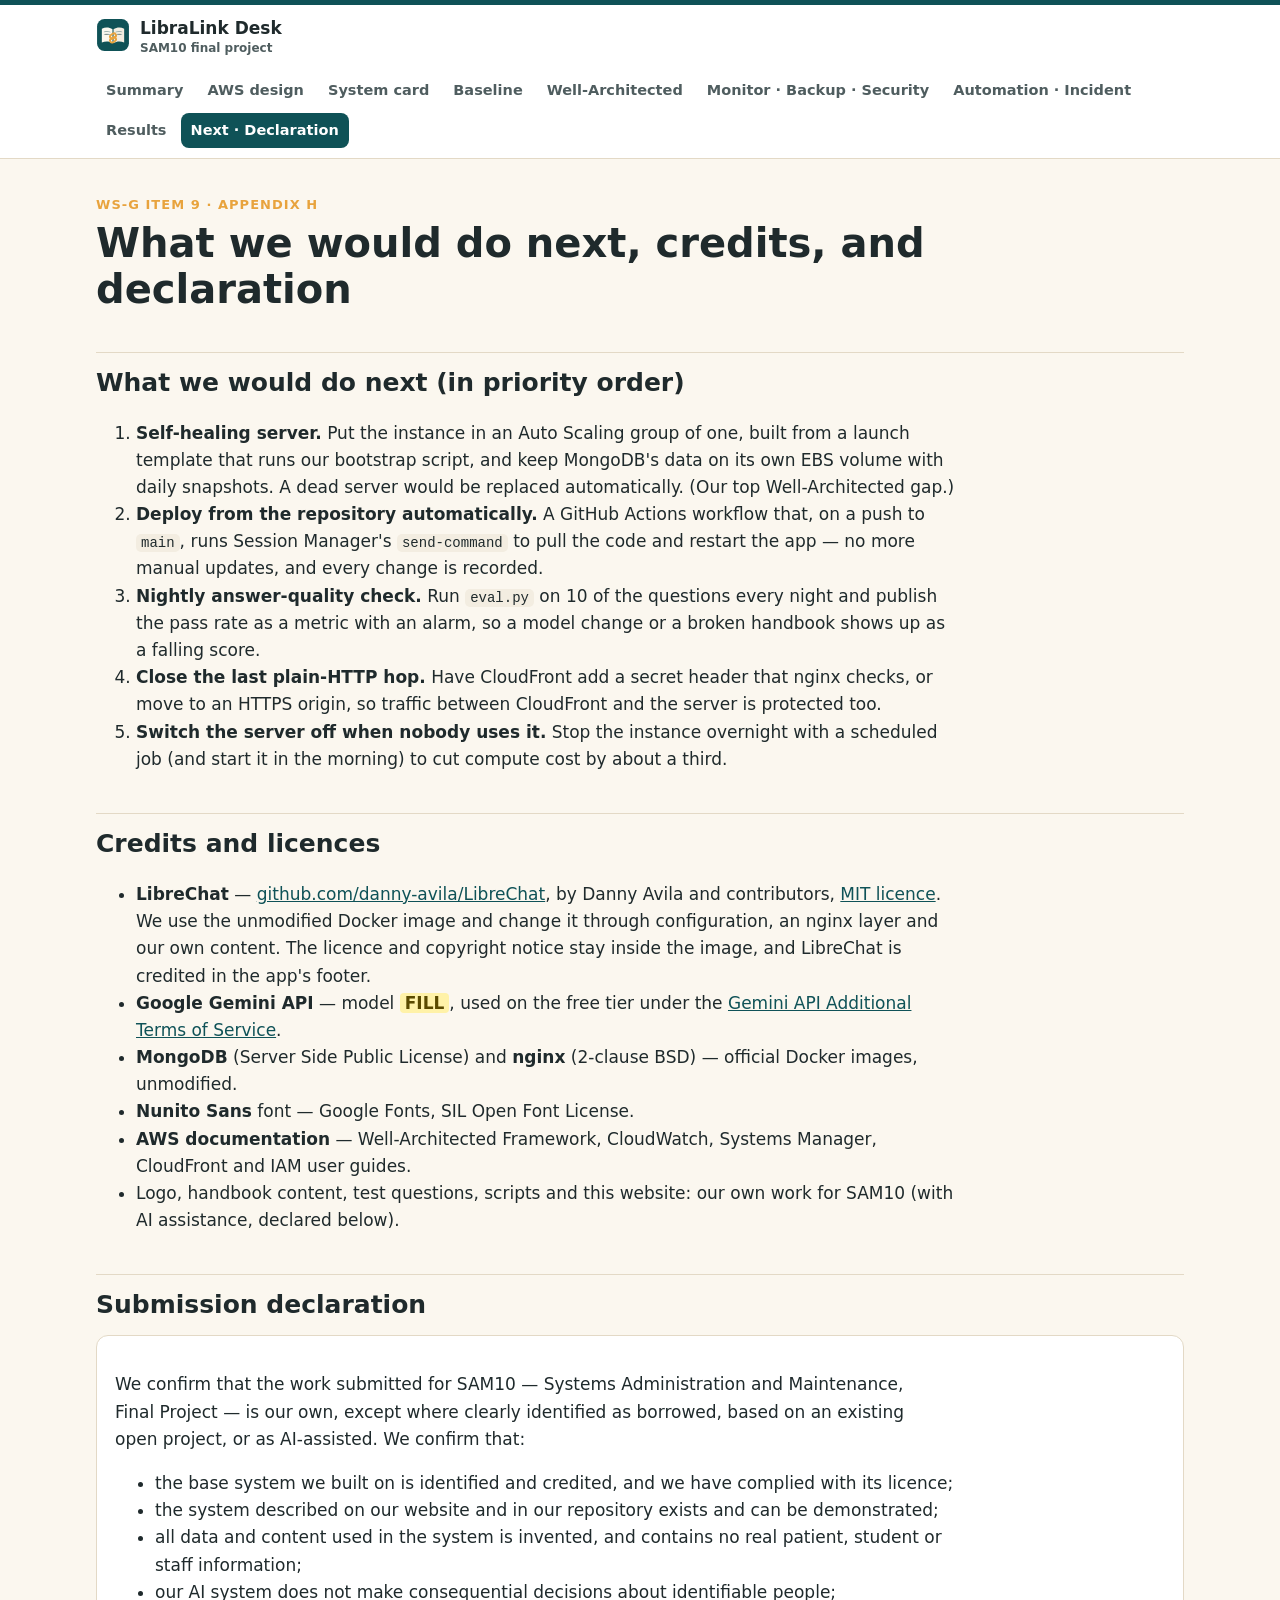
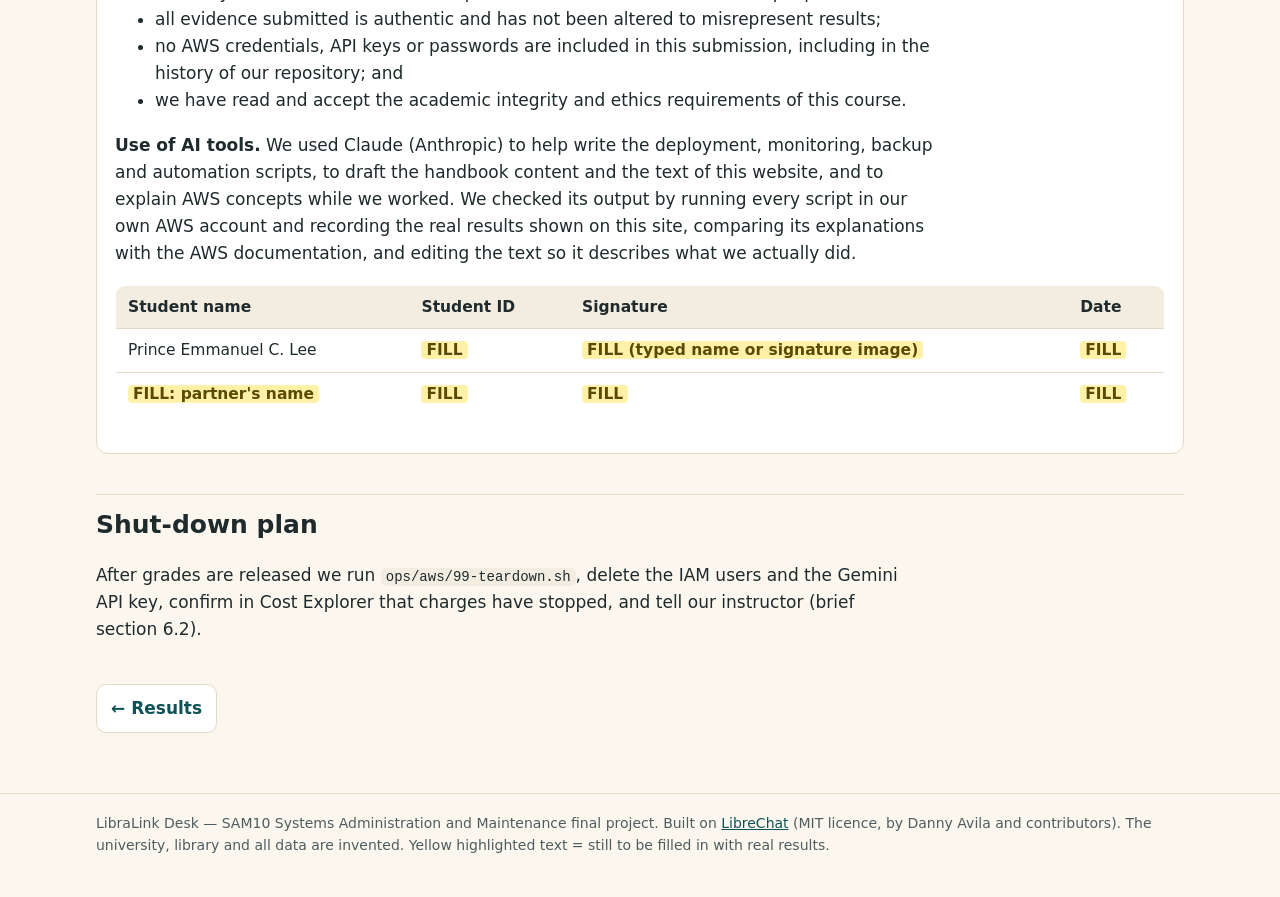
==== docs/about.html @ 316d45c8 "Project website, guide and presentation script" ====
<!doctype html>
<html lang="en">
<head>
<meta charset="utf-8"><meta name="viewport" content="width=device-width,initial-scale=1">
<title>Next steps, credits and declaration · LibraLink Desk</title>
<link rel="icon" href="assets/favicon.png"><link rel="stylesheet" href="assets/site.css">
</head>
<body>
<main>
  <div class="page-head">
    <div class="kicker">WS-G item 9 · Appendix H</div>
    <h1>What we would do next, credits, and declaration</h1>
  </div>

  <h2>What we would do next (in priority order)</h2>
  <ol>
    <li><b>Self-healing server.</b> Put the instance in an Auto Scaling group of one, built from a launch template that runs our bootstrap script, and keep MongoDB's data on its own EBS volume with daily snapshots. A dead server would be replaced automatically. (Our top Well-Architected gap.)</li>
    <li><b>Deploy from the repository automatically.</b> A GitHub Actions workflow that, on a push to <code>main</code>, runs Session Manager's <code>send-command</code> to pull the code and restart the app — no more manual updates, and every change is recorded.</li>
    <li><b>Nightly answer-quality check.</b> Run <code>eval.py</code> on 10 of the questions every night and publish the pass rate as a metric with an alarm, so a model change or a broken handbook shows up as a falling score.</li>
    <li><b>Close the last plain-HTTP hop.</b> Have CloudFront add a secret header that nginx checks, or move to an HTTPS origin, so traffic between CloudFront and the server is protected too.</li>
    <li><b>Switch the server off when nobody uses it.</b> Stop the instance overnight with a scheduled job (and start it in the morning) to cut compute cost by about a third.</li>
  </ol>

  <h2>Credits and licences</h2>
  <ul>
    <li><b>LibreChat</b> — <a href="https://github.com/danny-avila/LibreChat">github.com/danny-avila/LibreChat</a>, by Danny Avila and contributors, <a href="https://github.com/danny-avila/LibreChat/blob/main/LICENSE">MIT licence</a>. We use the unmodified Docker image and change it through configuration, an nginx layer and our own content. The licence and copyright notice stay inside the image, and LibreChat is credited in the app's footer.</li>
    <li><b>Google Gemini API</b> — model <span class="fill">FILL</span>, used on the free tier under the <a href="https://ai.google.dev/gemini-api/terms">Gemini API Additional Terms of Service</a>.</li>
    <li><b>MongoDB</b> (Server Side Public License) and <b>nginx</b> (2-clause BSD) — official Docker images, unmodified.</li>
    <li><b>Nunito Sans</b> font — Google Fonts, SIL Open Font License.</li>
    <li><b>AWS documentation</b> — Well-Architected Framework, CloudWatch, Systems Manager, CloudFront and IAM user guides.</li>
    <li>Logo, handbook content, test questions, scripts and this website: our own work for SAM10 (with AI assistance, declared below).</li>
  </ul>

  <h2 id="declaration">Submission declaration</h2>
  <div class="card">
    <p>We confirm that the work submitted for SAM10 — Systems Administration and Maintenance, Final Project — is our own, except where clearly identified as borrowed, based on an existing open project, or as AI-assisted. We confirm that:</p>
    <ul>
      <li>the base system we built on is identified and credited, and we have complied with its licence;</li>
      <li>the system described on our website and in our repository exists and can be demonstrated;</li>
      <li>all data and content used in the system is invented, and contains no real patient, student or staff information;</li>
      <li>our AI system does not make consequential decisions about identifiable people;</li>
      <li>all evidence submitted is authentic and has not been altered to misrepresent results;</li>
      <li>no AWS credentials, API keys or passwords are included in this submission, including in the history of our repository; and</li>
      <li>we have read and accept the academic integrity and ethics requirements of this course.</li>
    </ul>
    <p><b>Use of AI tools.</b> We used Claude (Anthropic) to help write the deployment, monitoring, backup and automation scripts, to draft the handbook content and the text of this website, and to explain AWS concepts while we worked. We checked its output by running every script in our own AWS account and recording the real results shown on this site, comparing its explanations with the AWS documentation, and editing the text so it describes what we actually did.</p>
    <div class="table-wrap"><table>
      <tr><th>Student name</th><th>Student ID</th><th>Signature</th><th>Date</th></tr>
      <tr><td>Prince Emmanuel C. Lee</td><td><span class="fill">FILL</span></td><td><span class="fill">FILL (typed name or signature image)</span></td><td><span class="fill">FILL</span></td></tr>
      <tr><td><span class="fill">FILL: partner's name</span></td><td><span class="fill">FILL</span></td><td><span class="fill">FILL</span></td><td><span class="fill">FILL</span></td></tr>
    </table></div>
  </div>

  <h2>Shut-down plan</h2>
  <p>After grades are released we run <code>ops/aws/99-teardown.sh</code>, delete the IAM users and the Gemini API key, confirm in Cost Explorer that charges have stopped, and tell our instructor (brief section 6.2).</p>
</main>
<script src="assets/site.js"></script>
</body>
</html>
---- docs/assets/site.css ----
:root {
  --bg: #FBF7EF;
  --panel: #FFFFFF;
  --panel-2: #F3EDE1;
  --ink: #1F2A2C;
  --ink-soft: #4F5D5F;
  --line: #E3D9C6;
  --teal: #0F5257;
  --teal-dark: #0B3B3E;
  --teal-soft: #DCEFEE;
  --amber: #E8A33D;
  --amber-soft: #FBEBD0;
  --good: #2F7D4A;
  --warn: #B26B00;
  --gap: #B3412F;
  --fill-bg: #FFF2A8;
  --fill-ink: #5A4A00;
  --radius: 12px;
  --mono: ui-monospace, "Cascadia Code", Consolas, monospace;
}
@media (prefers-color-scheme: dark) {
  :root {
    --bg: #0E1C1E; --panel: #132628; --panel-2: #1B3436; --ink: #EDE6D8; --ink-soft: #B9C4C2;
    --line: #2A4644; --teal: #6FC3C2; --teal-dark: #9FDAD8; --teal-soft: #1E3B3D;
    --amber: #E8A33D; --amber-soft: #3A2E17; --good: #6CC48A; --warn: #E8A33D; --gap: #F08A76;
    --fill-bg: #5A4A00; --fill-ink: #FFF2A8;
  }
}
* { box-sizing: border-box; }
html { scroll-behavior: smooth; }
body {
  margin: 0; background: var(--bg); color: var(--ink);
  font: 17px/1.6 "Nunito Sans", "Segoe UI", system-ui, sans-serif;
}
a { color: var(--teal); }
img { max-width: 100%; }

/* header + nav */
.top { border-top: 5px solid var(--teal); background: var(--panel); border-bottom: 1px solid var(--line); position: sticky; top: 0; z-index: 5; }
.top-inner { max-width: 1120px; margin: 0 auto; padding: 10px 16px; display: flex; align-items: center; gap: 18px; flex-wrap: wrap; }
.brand { display: flex; align-items: center; gap: 10px; text-decoration: none; color: var(--ink); font-weight: 800; }
.brand img { width: 34px; height: 34px; }
.brand small { display: block; font-weight: 600; color: var(--ink-soft); font-size: 12px; line-height: 1.1; }
nav { display: flex; flex-wrap: wrap; gap: 4px; margin-left: auto; }
nav a { text-decoration: none; color: var(--ink-soft); font-size: 14.5px; font-weight: 600; padding: 6px 10px; border-radius: 8px; }
nav a:hover { background: var(--teal-soft); color: var(--teal-dark); }
nav a.on { background: var(--teal); color: #fff; }

main { max-width: 1120px; margin: 0 auto; padding: 28px 16px 60px; }
.page-head { margin: 8px 0 26px; }
.page-head .kicker { color: var(--amber); font-weight: 800; letter-spacing: .08em; text-transform: uppercase; font-size: 13px; }
h1 { font-size: clamp(28px, 4vw, 40px); line-height: 1.15; margin: 4px 0 10px; }
h2 { font-size: 25px; margin: 40px 0 10px; padding-top: 10px; border-top: 1px solid var(--line); }
h3 { font-size: 19px; margin: 26px 0 8px; }
.lead { font-size: 19px; color: var(--ink-soft); max-width: 760px; }
p, li { max-width: 820px; }
code, pre { font-family: var(--mono); font-size: 14px; }
code { background: var(--panel-2); padding: 1px 5px; border-radius: 5px; }
pre { background: var(--panel-2); border: 1px solid var(--line); border-radius: 10px; padding: 14px; overflow-x: auto; line-height: 1.45; }

/* cards and grids */
.grid { display: grid; gap: 16px; grid-template-columns: repeat(auto-fit, minmax(240px, 1fr)); }
.card { background: var(--panel); border: 1px solid var(--line); border-radius: var(--radius); padding: 18px; }
.card h3 { margin-top: 0; }
.stat { font-size: 30px; font-weight: 800; color: var(--teal); line-height: 1.1; }
.stat-label { color: var(--ink-soft); font-size: 14px; }
.note { background: var(--teal-soft); border-left: 4px solid var(--teal); padding: 12px 16px; border-radius: 8px; max-width: 860px; }
.warn { background: var(--amber-soft); border-left: 4px solid var(--amber); padding: 12px 16px; border-radius: 8px; max-width: 860px; }

/* tables */
.table-wrap { overflow-x: auto; margin: 12px 0 18px; }
table { border-collapse: collapse; width: 100%; background: var(--panel); border: 1px solid var(--line); border-radius: 10px; overflow: hidden; font-size: 15.5px; }
th, td { text-align: left; vertical-align: top; padding: 9px 12px; border-bottom: 1px solid var(--line); }
th { background: var(--panel-2); font-weight: 700; }
tr:last-child td { border-bottom: 0; }

.verdict { display: inline-block; font-weight: 800; font-size: 13px; padding: 2px 9px; border-radius: 99px; color: #fff; }
.v-good { background: var(--good); } .v-adequate { background: var(--warn); } .v-gap { background: var(--gap); }

/* things the team must still fill in with REAL values */
.fill { background: var(--fill-bg); color: var(--fill-ink); padding: 0 5px; border-radius: 4px; font-weight: 700; }

/* evidence figures */
figure.ev { margin: 16px 0 22px; background: var(--panel); border: 1px solid var(--line); border-radius: var(--radius); padding: 10px; max-width: 900px; }
figure.ev img { display: block; border-radius: 8px; border: 1px solid var(--line); }
figure.ev .ev-missing { display: none; padding: 26px 18px; border: 2px dashed var(--amber); border-radius: 8px; background: var(--amber-soft); color: var(--ink); font-size: 15px; }
figure.ev.missing img { display: none; }
figure.ev.missing .ev-missing { display: block; }
figure.ev figcaption { font-size: 14.5px; color: var(--ink-soft); padding: 8px 4px 0; }
figure.ev figcaption b { color: var(--teal); }
.pair { display: grid; gap: 14px; grid-template-columns: repeat(auto-fit, minmax(300px, 1fr)); }
.pair figure.ev { margin: 0; }

.video { position: relative; aspect-ratio: 16 / 9; background: var(--panel-2); border-radius: var(--radius); overflow: hidden; border: 1px solid var(--line); max-width: 900px; }
.video iframe { position: absolute; inset: 0; width: 100%; height: 100%; border: 0; }

/* architecture diagram */
.diagram { background: var(--panel); border: 1px solid var(--line); border-radius: var(--radius); padding: 10px; overflow-x: auto; }
.diagram svg { min-width: 860px; width: 100%; height: auto; display: block; }
.d-frame { fill: none; stroke: var(--ink-soft); stroke-width: 1.5; }
.d-region { fill: var(--teal-soft); fill-opacity: .35; stroke: var(--teal); stroke-width: 2; }
.d-sg { fill: none; stroke: var(--amber); stroke-width: 2; stroke-dasharray: 7 5; }
.d-box { fill: var(--panel); stroke: var(--teal); stroke-width: 1.6; }
.d-box-alt { fill: var(--panel-2); stroke: var(--line); stroke-width: 1.4; }
.d-ext { fill: var(--amber-soft); stroke: var(--amber); stroke-width: 1.6; }
.d-t { fill: var(--ink); font: 700 14px "Nunito Sans", system-ui, sans-serif; }
.d-s { fill: var(--ink-soft); font: 12px "Nunito Sans", system-ui, sans-serif; }
.d-frame-t { fill: var(--teal-dark); font: 800 13px "Nunito Sans", system-ui, sans-serif; letter-spacing: .03em; }
.d-arrow { stroke: var(--teal); stroke-width: 2.2; fill: none; marker-end: url(#arr); }
.d-arrow-ops { stroke: var(--ink-soft); stroke-width: 1.6; fill: none; stroke-dasharray: 5 4; marker-end: url(#arr2); }
.d-num { fill: var(--amber); } .d-num-t { fill: #1F2A2C; font: 800 13px system-ui, sans-serif; }

footer { border-top: 1px solid var(--line); color: var(--ink-soft); font-size: 14px; }
footer .inner { max-width: 1120px; margin: 0 auto; padding: 18px 16px 40px; }
.pager { display: flex; justify-content: space-between; gap: 12px; margin-top: 40px; }
.pager a { background: var(--panel); border: 1px solid var(--line); padding: 10px 14px; border-radius: 10px; text-decoration: none; font-weight: 700; }

@media (max-width: 720px) {
  body { font-size: 16px; }
  .top { position: static; }
  nav { margin-left: 0; }
}
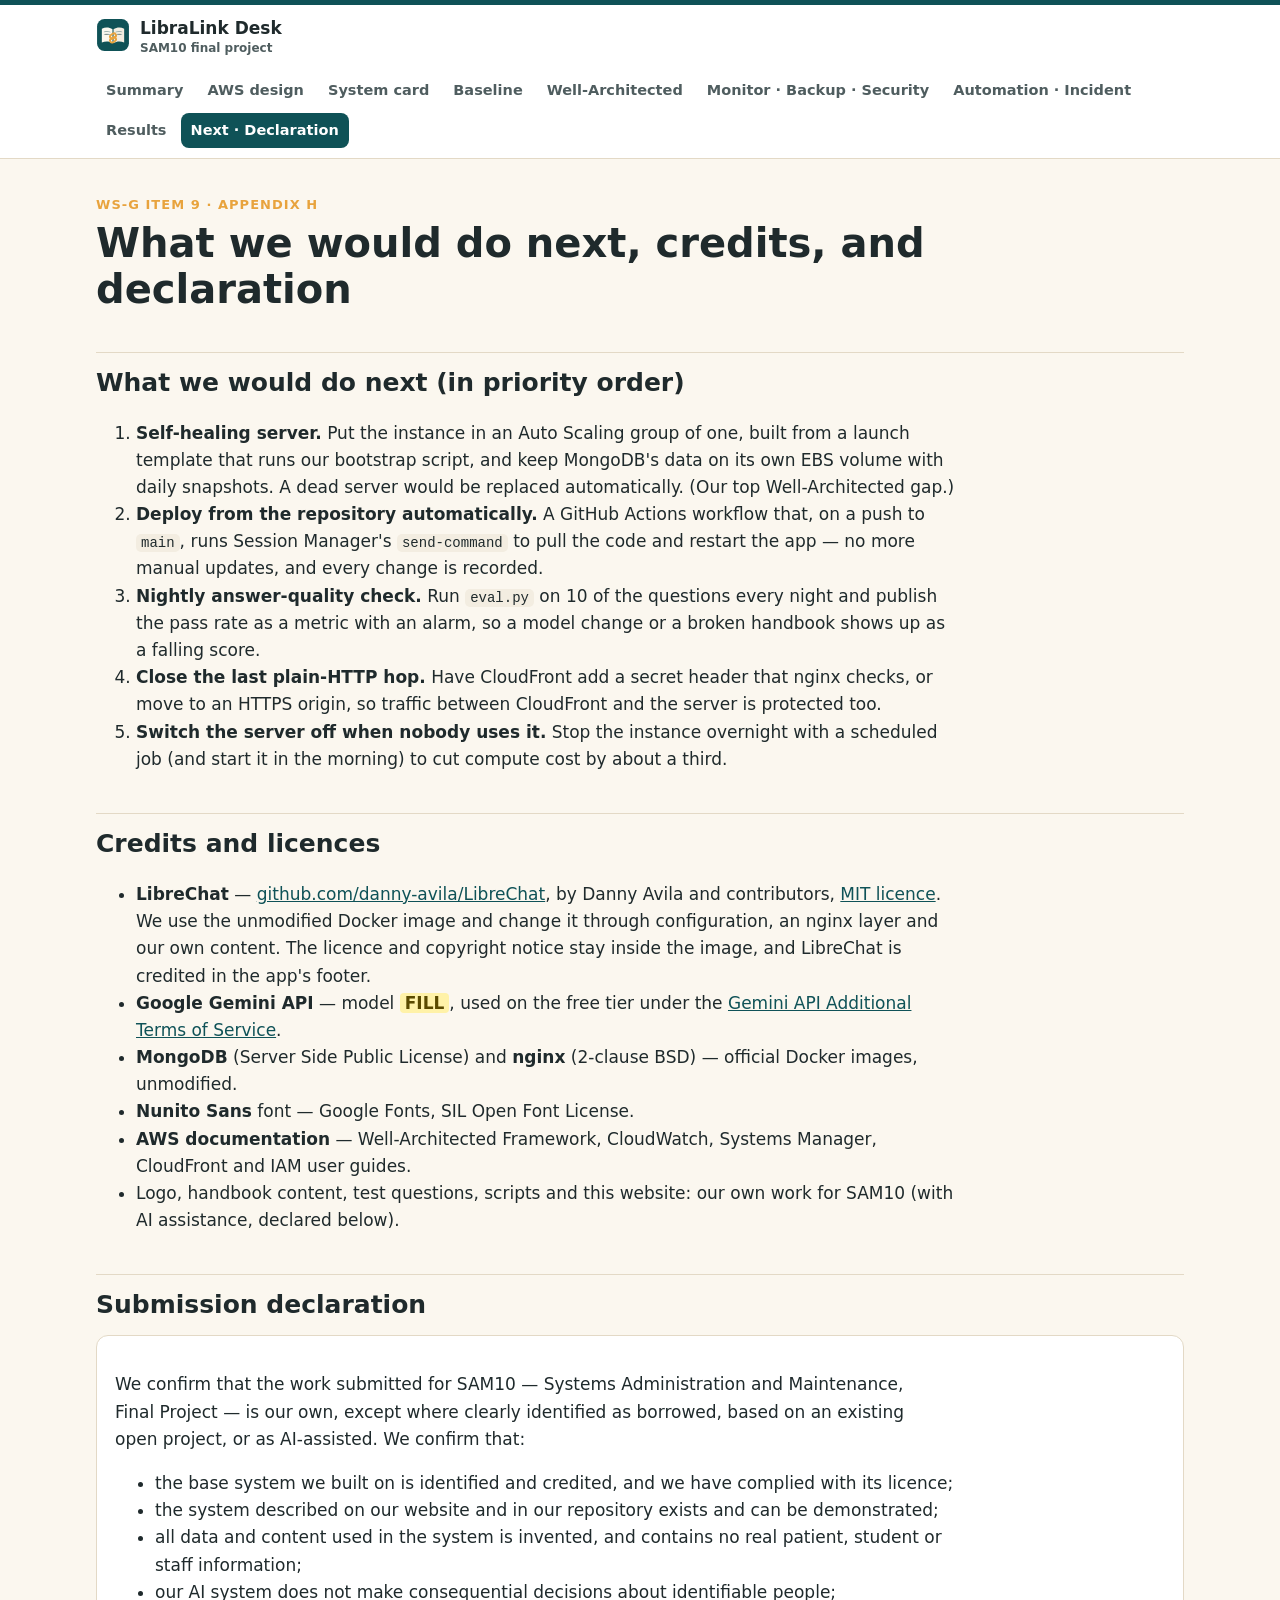
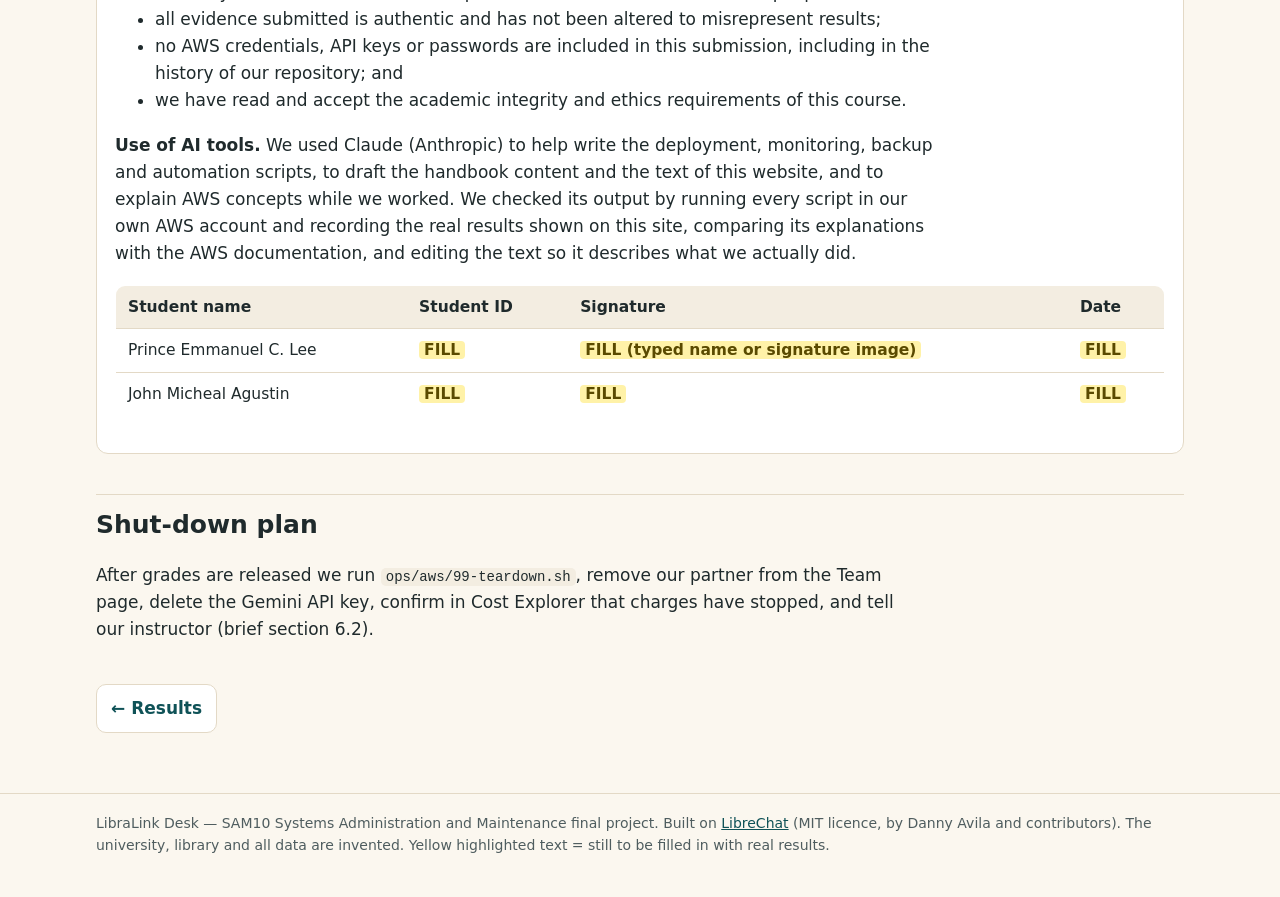
==== commit 035fe7a0: "Use Team logins (Free plan blocks IAM console users); add partner name" ====
--- a/docs/about.html
+++ b/docs/about.html
@@ -47,12 +47,12 @@
     <div class="table-wrap"><table>
       <tr><th>Student name</th><th>Student ID</th><th>Signature</th><th>Date</th></tr>
       <tr><td>Prince Emmanuel C. Lee</td><td><span class="fill">FILL</span></td><td><span class="fill">FILL (typed name or signature image)</span></td><td><span class="fill">FILL</span></td></tr>
-      <tr><td><span class="fill">FILL: partner's name</span></td><td><span class="fill">FILL</span></td><td><span class="fill">FILL</span></td><td><span class="fill">FILL</span></td></tr>
+      <tr><td>John Micheal Agustin</td><td><span class="fill">FILL</span></td><td><span class="fill">FILL</span></td><td><span class="fill">FILL</span></td></tr>
     </table></div>
   </div>
 
   <h2>Shut-down plan</h2>
-  <p>After grades are released we run <code>ops/aws/99-teardown.sh</code>, delete the IAM users and the Gemini API key, confirm in Cost Explorer that charges have stopped, and tell our instructor (brief section 6.2).</p>
+  <p>After grades are released we run <code>ops/aws/99-teardown.sh</code>, remove our partner from the Team page, delete the Gemini API key, confirm in Cost Explorer that charges have stopped, and tell our instructor (brief section 6.2).</p>
 </main>
 <script src="assets/site.js"></script>
 </body>
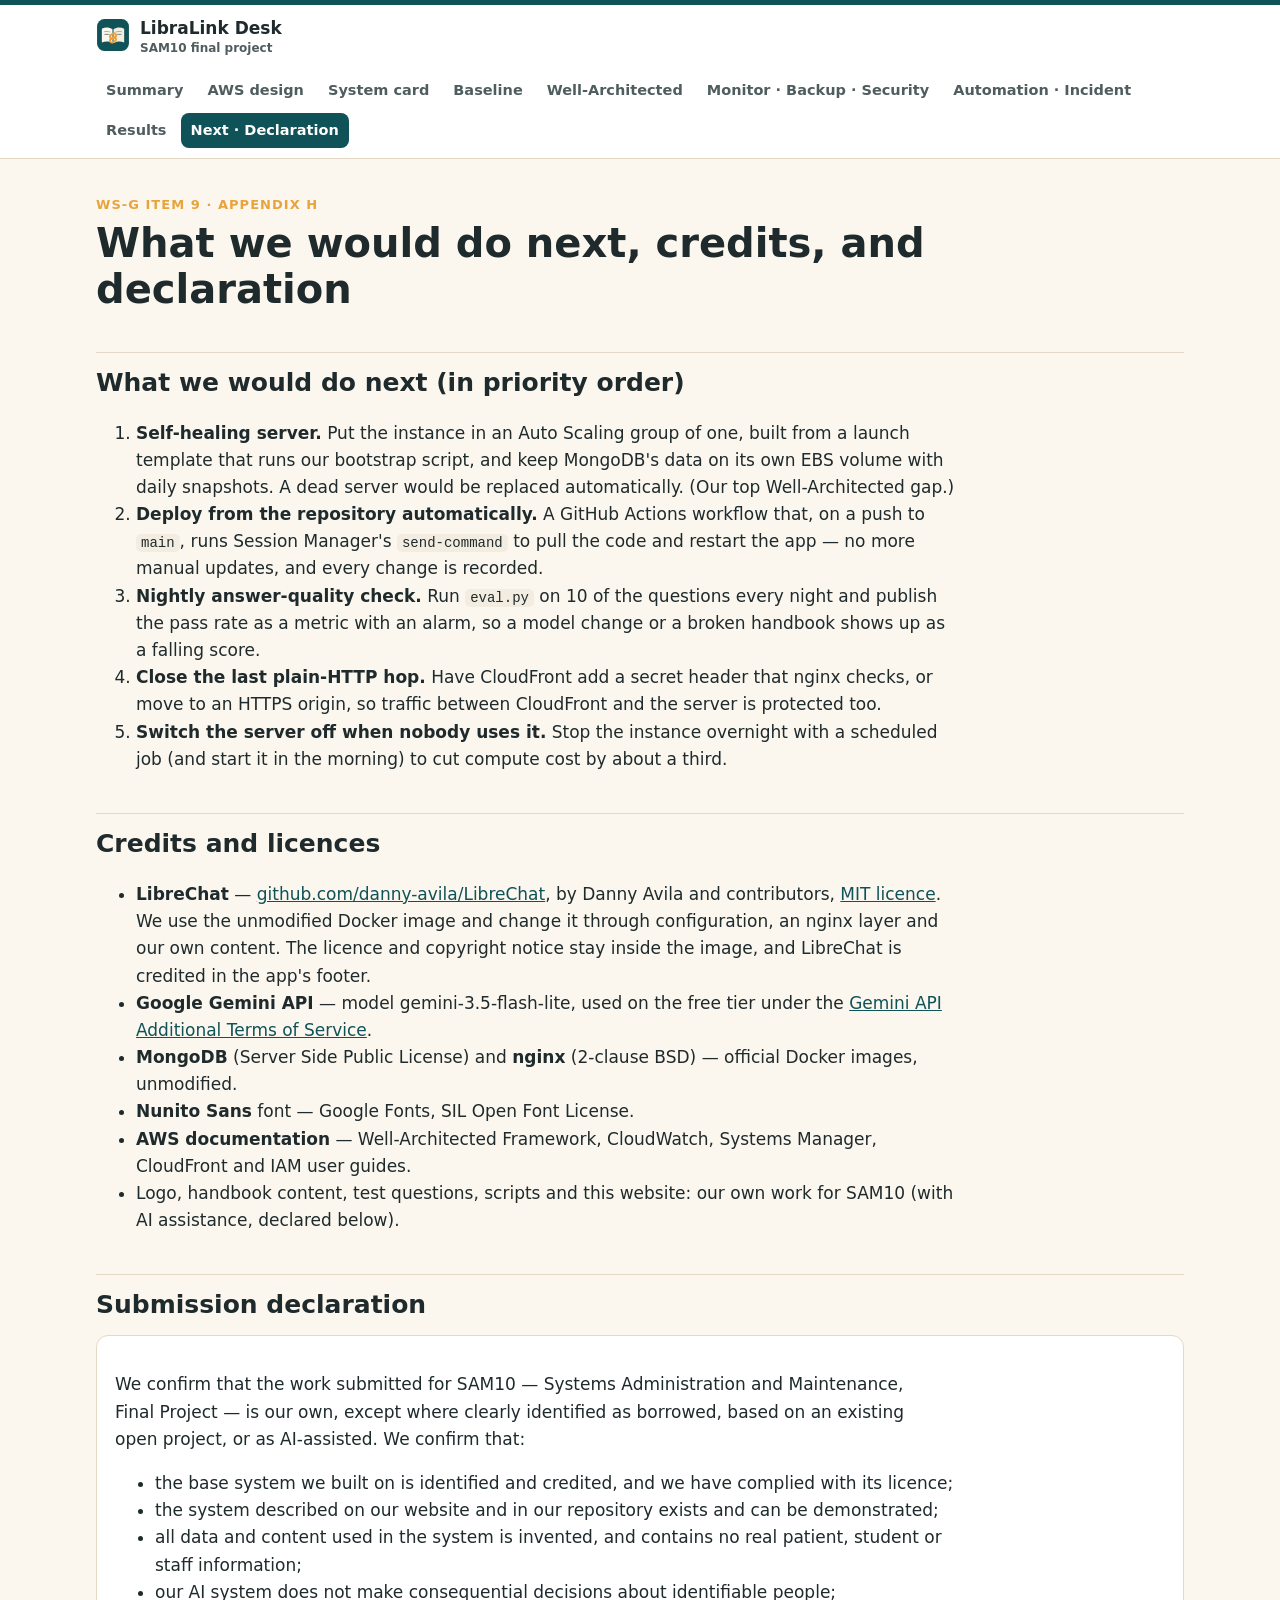
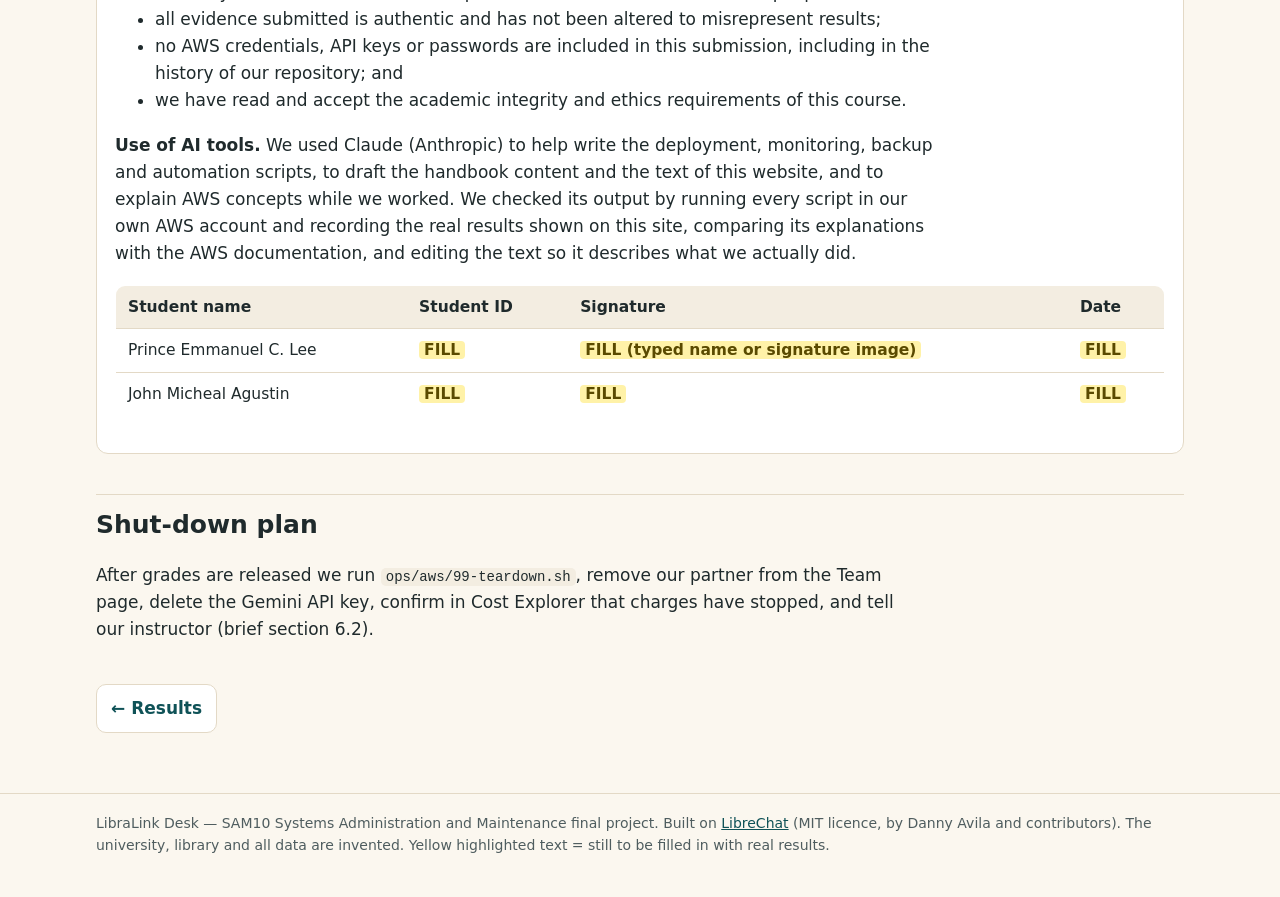
==== commit 2f34420a: "Website: real evidence names, live address, backup runs" ====
--- a/docs/about.html
+++ b/docs/about.html
@@ -24,7 +24,7 @@
   <h2>Credits and licences</h2>
   <ul>
     <li><b>LibreChat</b> — <a href="https://github.com/danny-avila/LibreChat">github.com/danny-avila/LibreChat</a>, by Danny Avila and contributors, <a href="https://github.com/danny-avila/LibreChat/blob/main/LICENSE">MIT licence</a>. We use the unmodified Docker image and change it through configuration, an nginx layer and our own content. The licence and copyright notice stay inside the image, and LibreChat is credited in the app's footer.</li>
-    <li><b>Google Gemini API</b> — model <span class="fill">FILL</span>, used on the free tier under the <a href="https://ai.google.dev/gemini-api/terms">Gemini API Additional Terms of Service</a>.</li>
+    <li><b>Google Gemini API</b> — model gemini-3.5-flash-lite, used on the free tier under the <a href="https://ai.google.dev/gemini-api/terms">Gemini API Additional Terms of Service</a>.</li>
     <li><b>MongoDB</b> (Server Side Public License) and <b>nginx</b> (2-clause BSD) — official Docker images, unmodified.</li>
     <li><b>Nunito Sans</b> font — Google Fonts, SIL Open Font License.</li>
     <li><b>AWS documentation</b> — Well-Architected Framework, CloudWatch, Systems Manager, CloudFront and IAM user guides.</li>
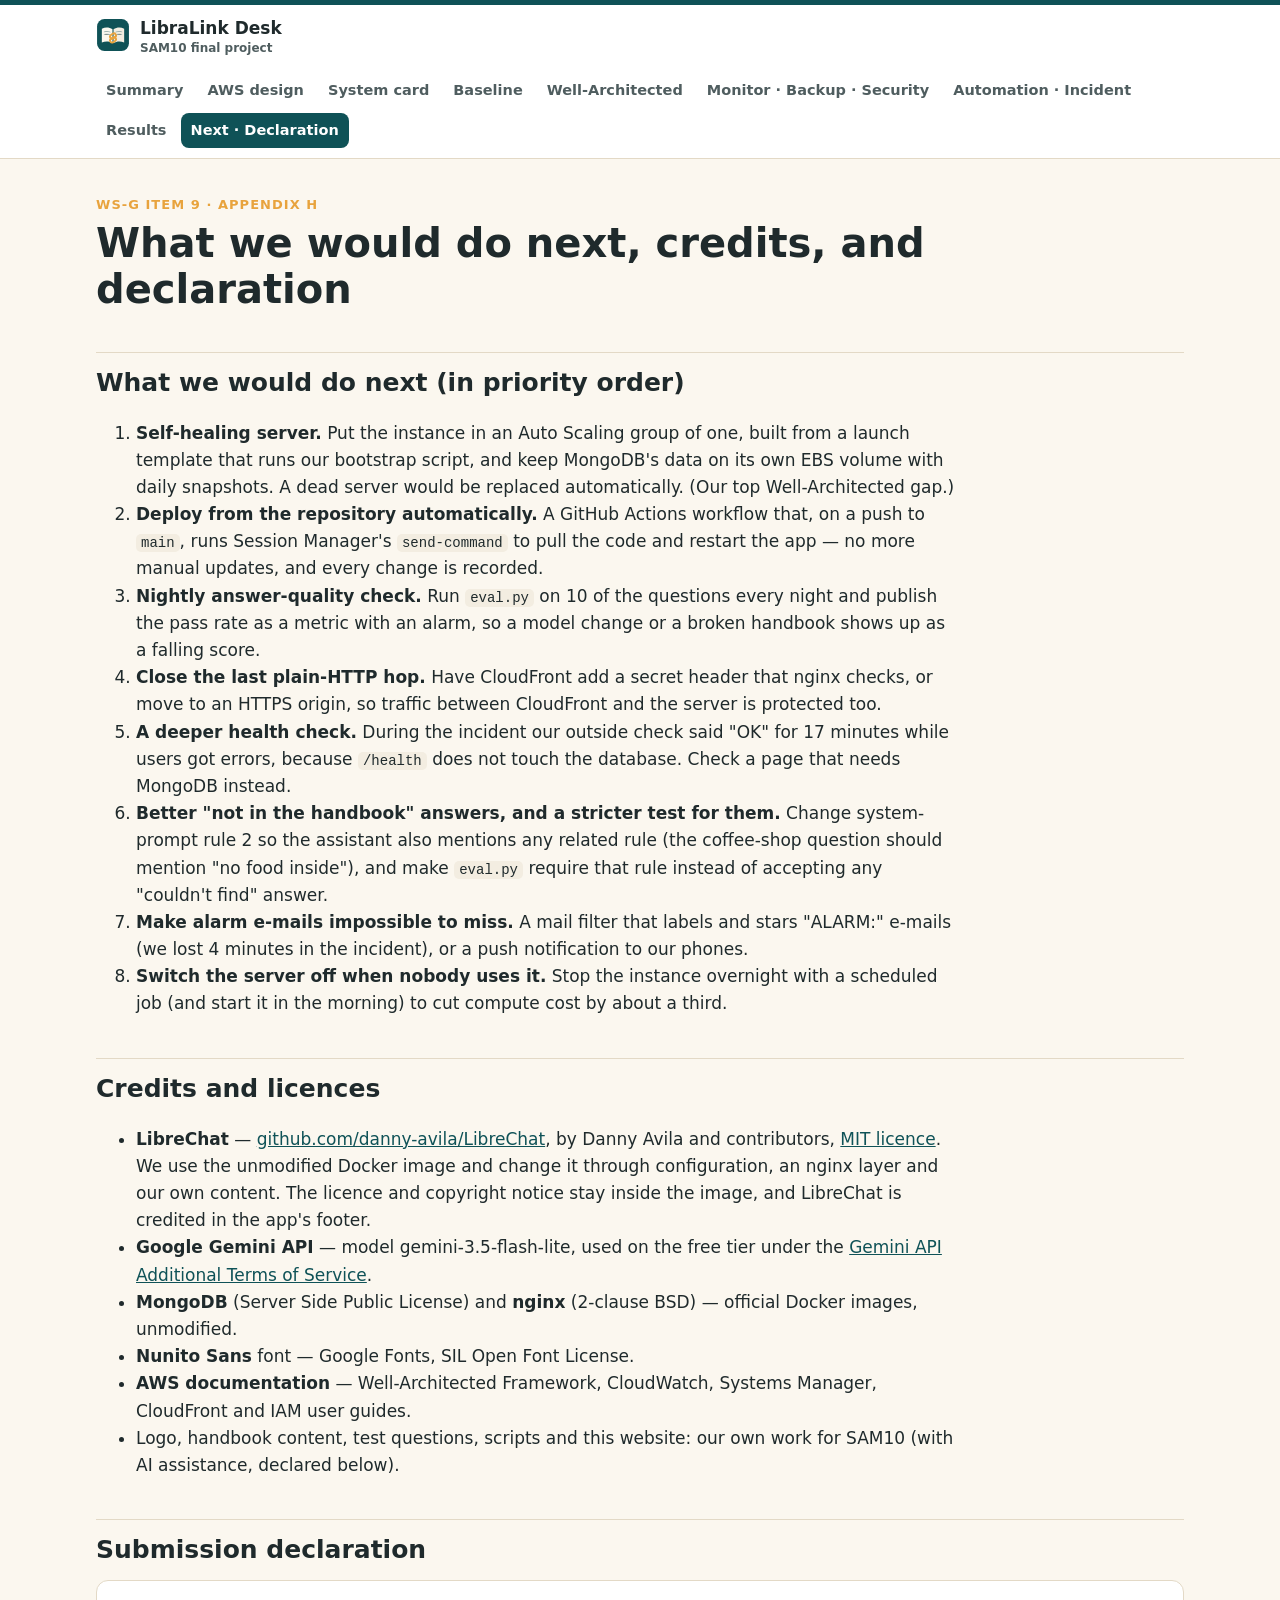
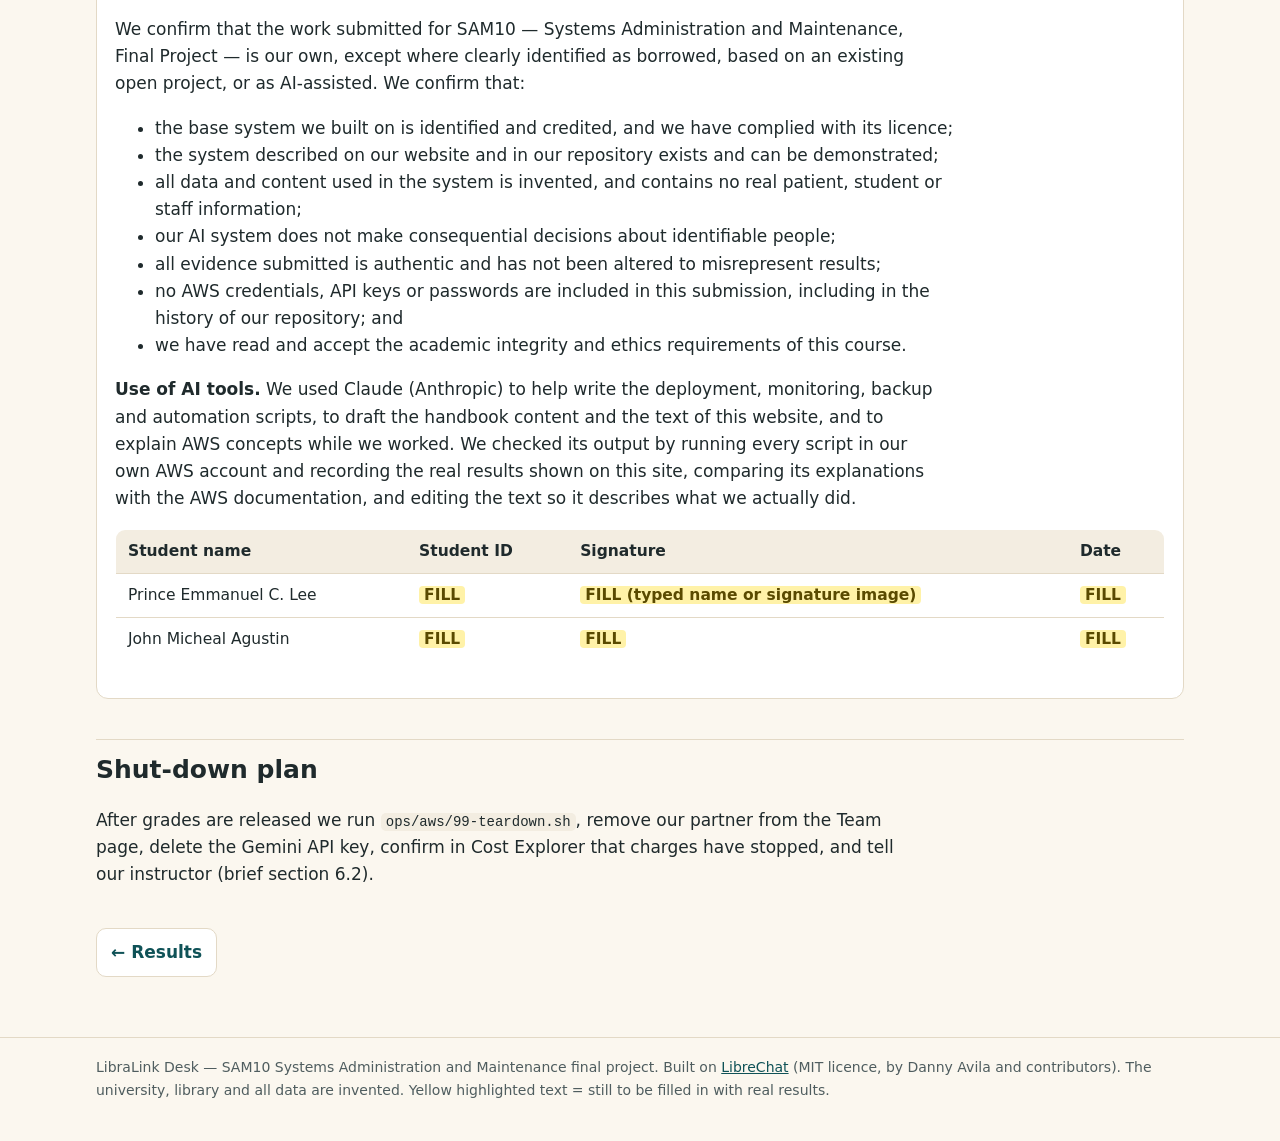
==== commit 459a6d1a: "Day 2: tests, restore, incident results; restore skips empty backups" ====
--- a/docs/about.html
+++ b/docs/about.html
@@ -18,6 +18,9 @@
     <li><b>Deploy from the repository automatically.</b> A GitHub Actions workflow that, on a push to <code>main</code>, runs Session Manager's <code>send-command</code> to pull the code and restart the app — no more manual updates, and every change is recorded.</li>
     <li><b>Nightly answer-quality check.</b> Run <code>eval.py</code> on 10 of the questions every night and publish the pass rate as a metric with an alarm, so a model change or a broken handbook shows up as a falling score.</li>
     <li><b>Close the last plain-HTTP hop.</b> Have CloudFront add a secret header that nginx checks, or move to an HTTPS origin, so traffic between CloudFront and the server is protected too.</li>
+    <li><b>A deeper health check.</b> During the incident our outside check said "OK" for 17 minutes while users got errors, because <code>/health</code> does not touch the database. Check a page that needs MongoDB instead.</li>
+    <li><b>Better "not in the handbook" answers, and a stricter test for them.</b> Change system-prompt rule 2 so the assistant also mentions any related rule (the coffee-shop question should mention "no food inside"), and make <code>eval.py</code> require that rule instead of accepting any "couldn't find" answer.</li>
+    <li><b>Make alarm e-mails impossible to miss.</b> A mail filter that labels and stars "ALARM:" e-mails (we lost 4 minutes in the incident), or a push notification to our phones.</li>
     <li><b>Switch the server off when nobody uses it.</b> Stop the instance overnight with a scheduled job (and start it in the morning) to cut compute cost by about a third.</li>
   </ol>
 
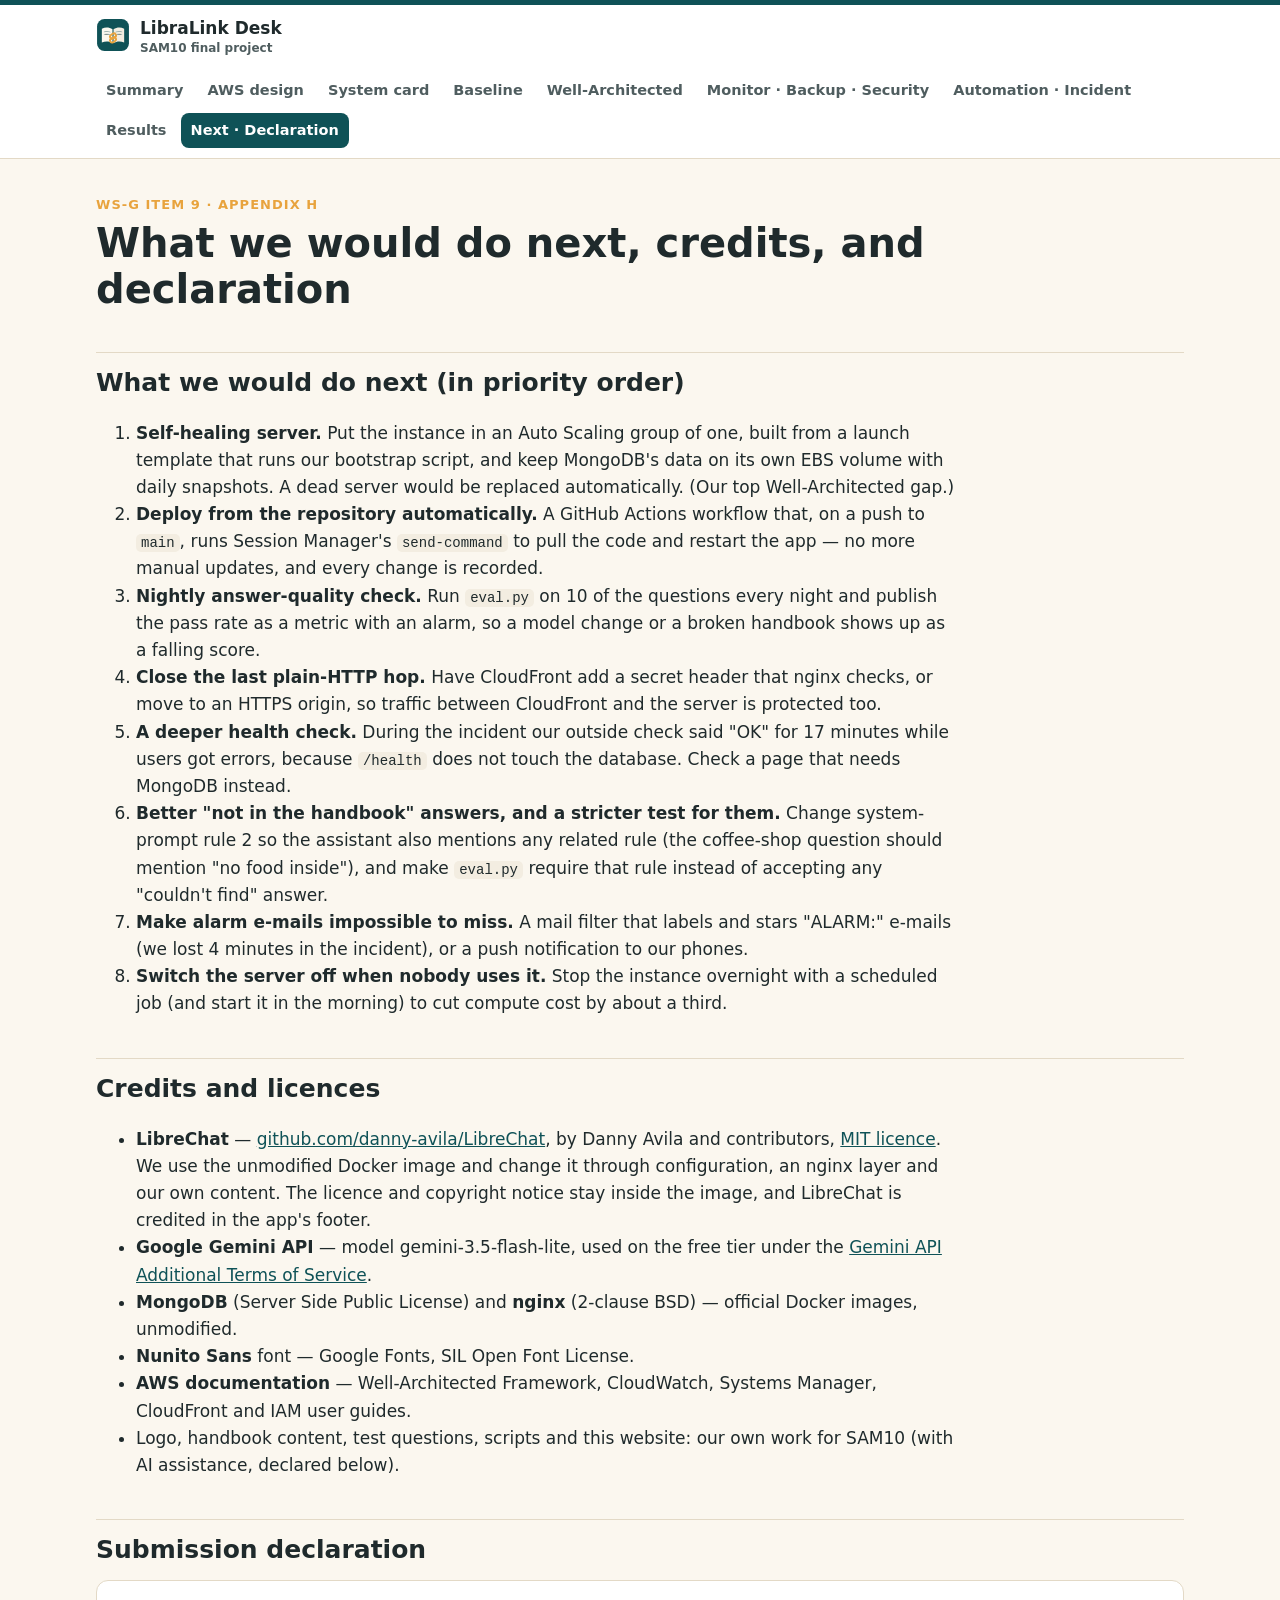
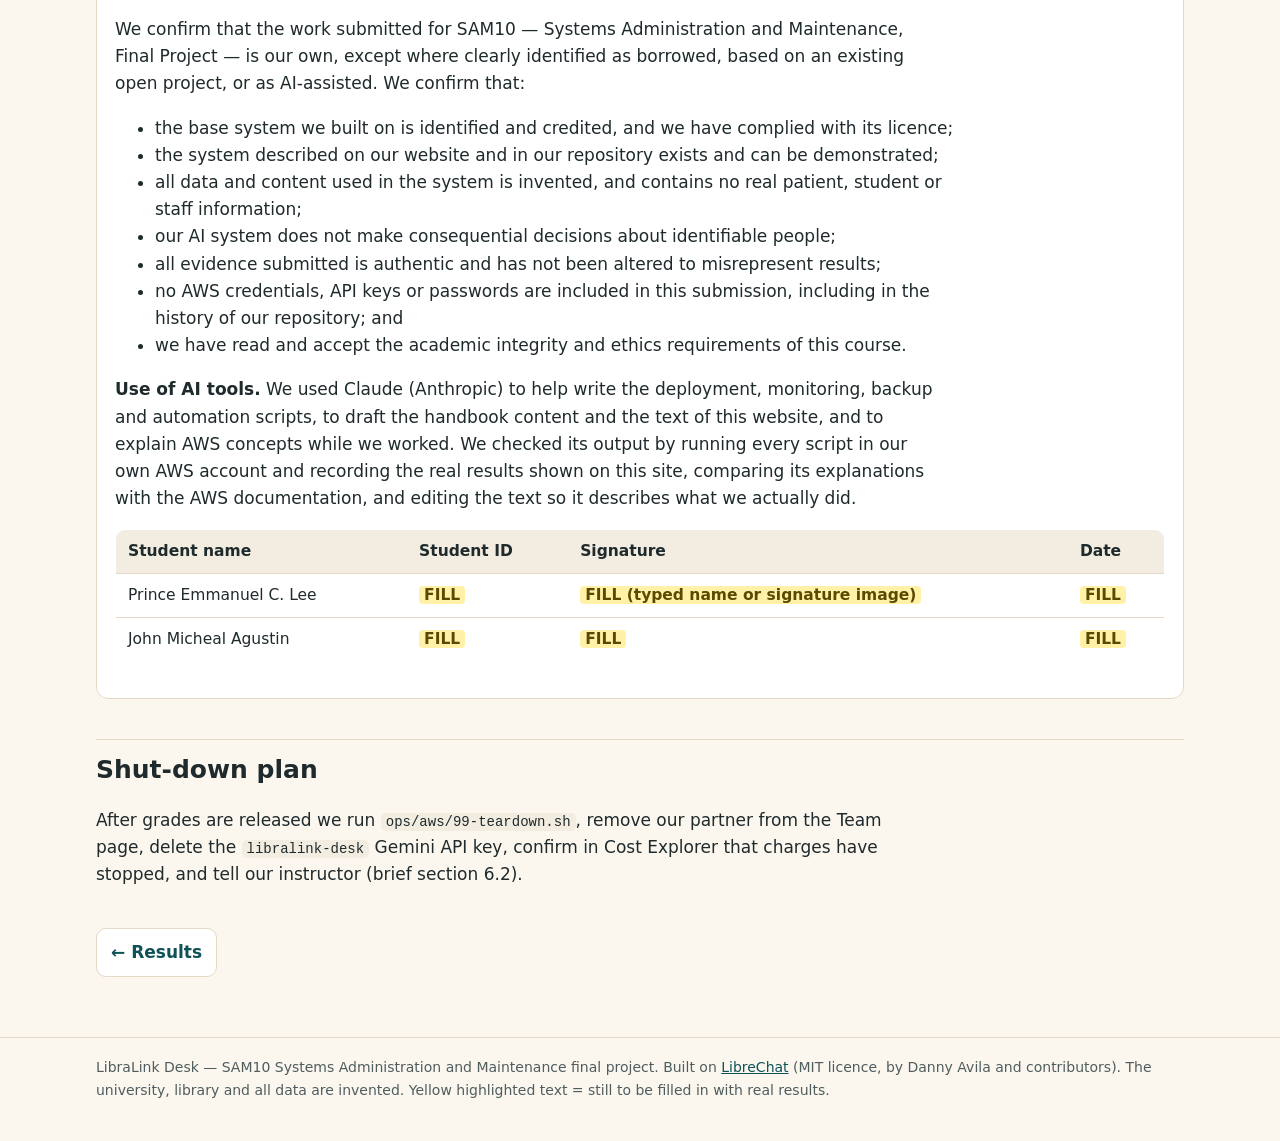
==== commit 1f42b699: "Day 3: final numbers, cost, budget fix, Gemini key check" ====
--- a/docs/about.html
+++ b/docs/about.html
@@ -55,7 +55,7 @@
   </div>
 
   <h2>Shut-down plan</h2>
-  <p>After grades are released we run <code>ops/aws/99-teardown.sh</code>, remove our partner from the Team page, delete the Gemini API key, confirm in Cost Explorer that charges have stopped, and tell our instructor (brief section 6.2).</p>
+  <p>After grades are released we run <code>ops/aws/99-teardown.sh</code>, remove our partner from the Team page, delete the <code>libralink-desk</code> Gemini API key, confirm in Cost Explorer that charges have stopped, and tell our instructor (brief section 6.2).</p>
 </main>
 <script src="assets/site.js"></script>
 </body>
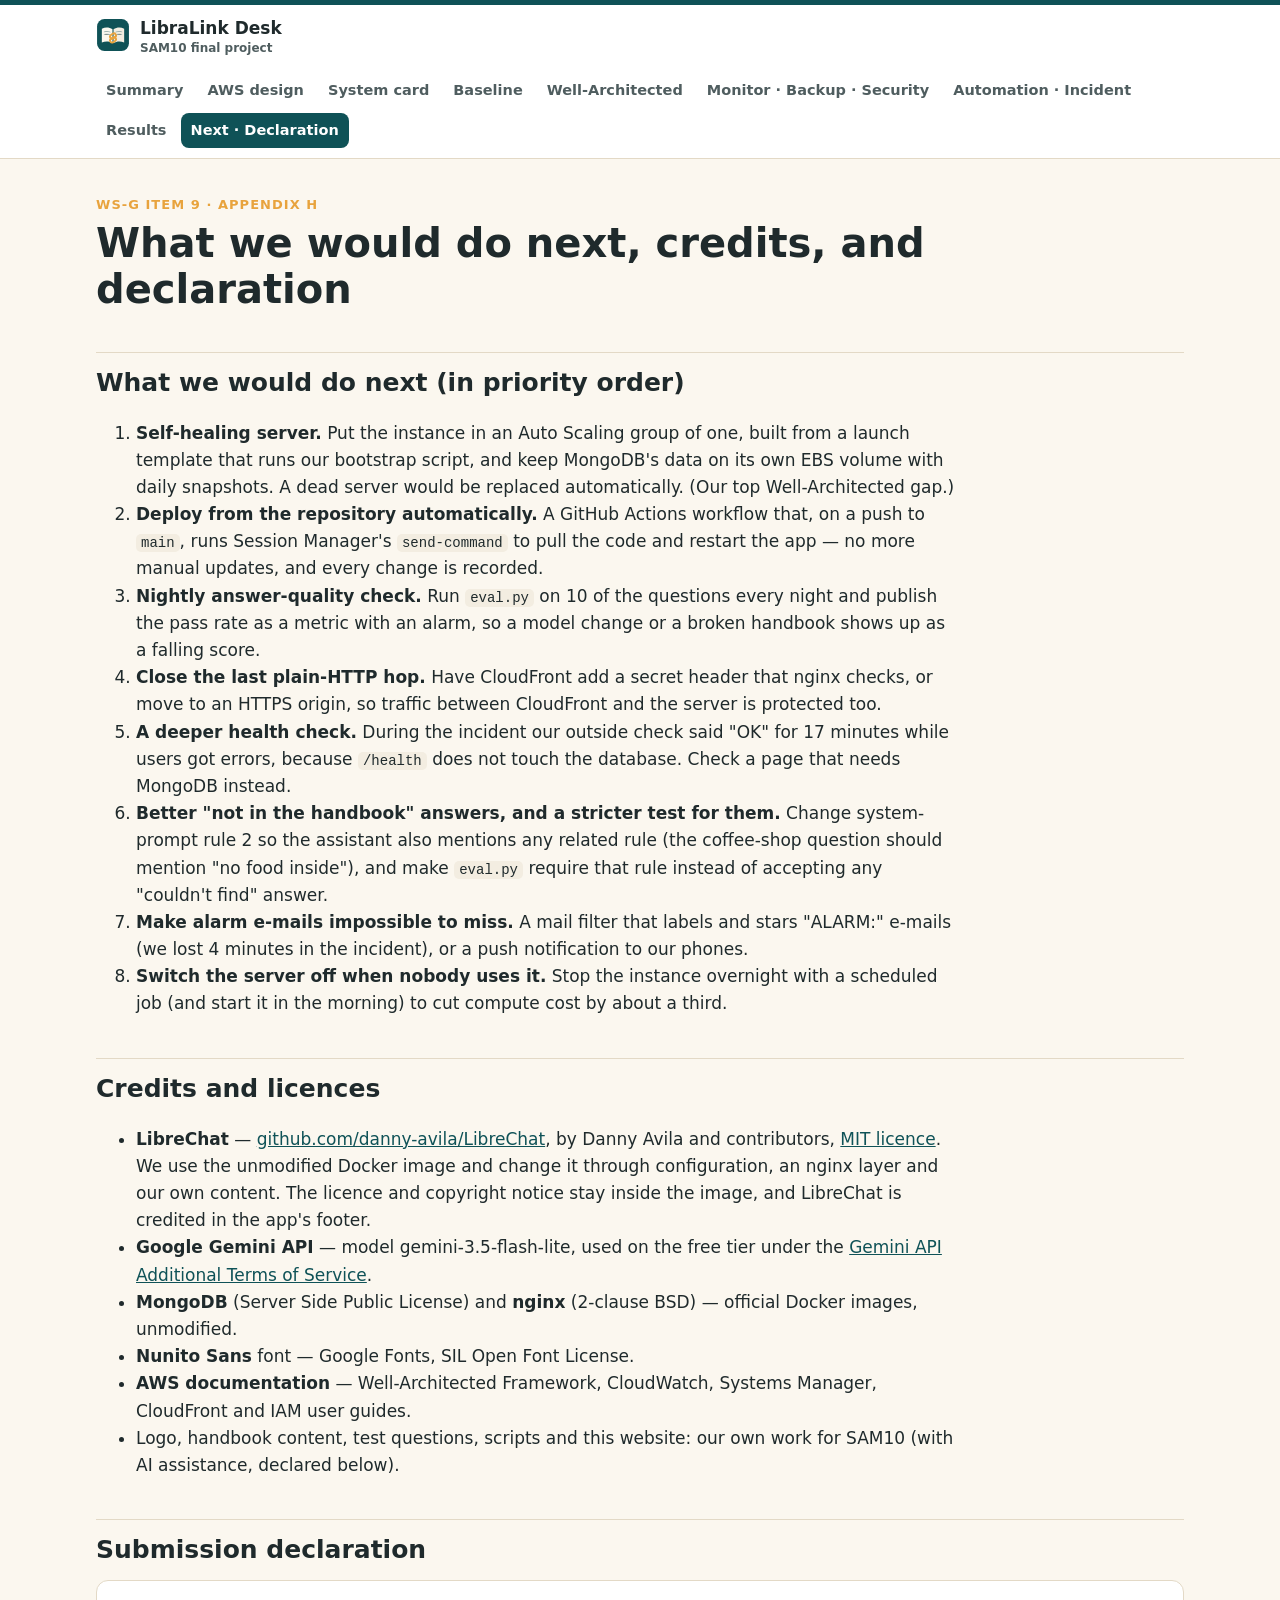
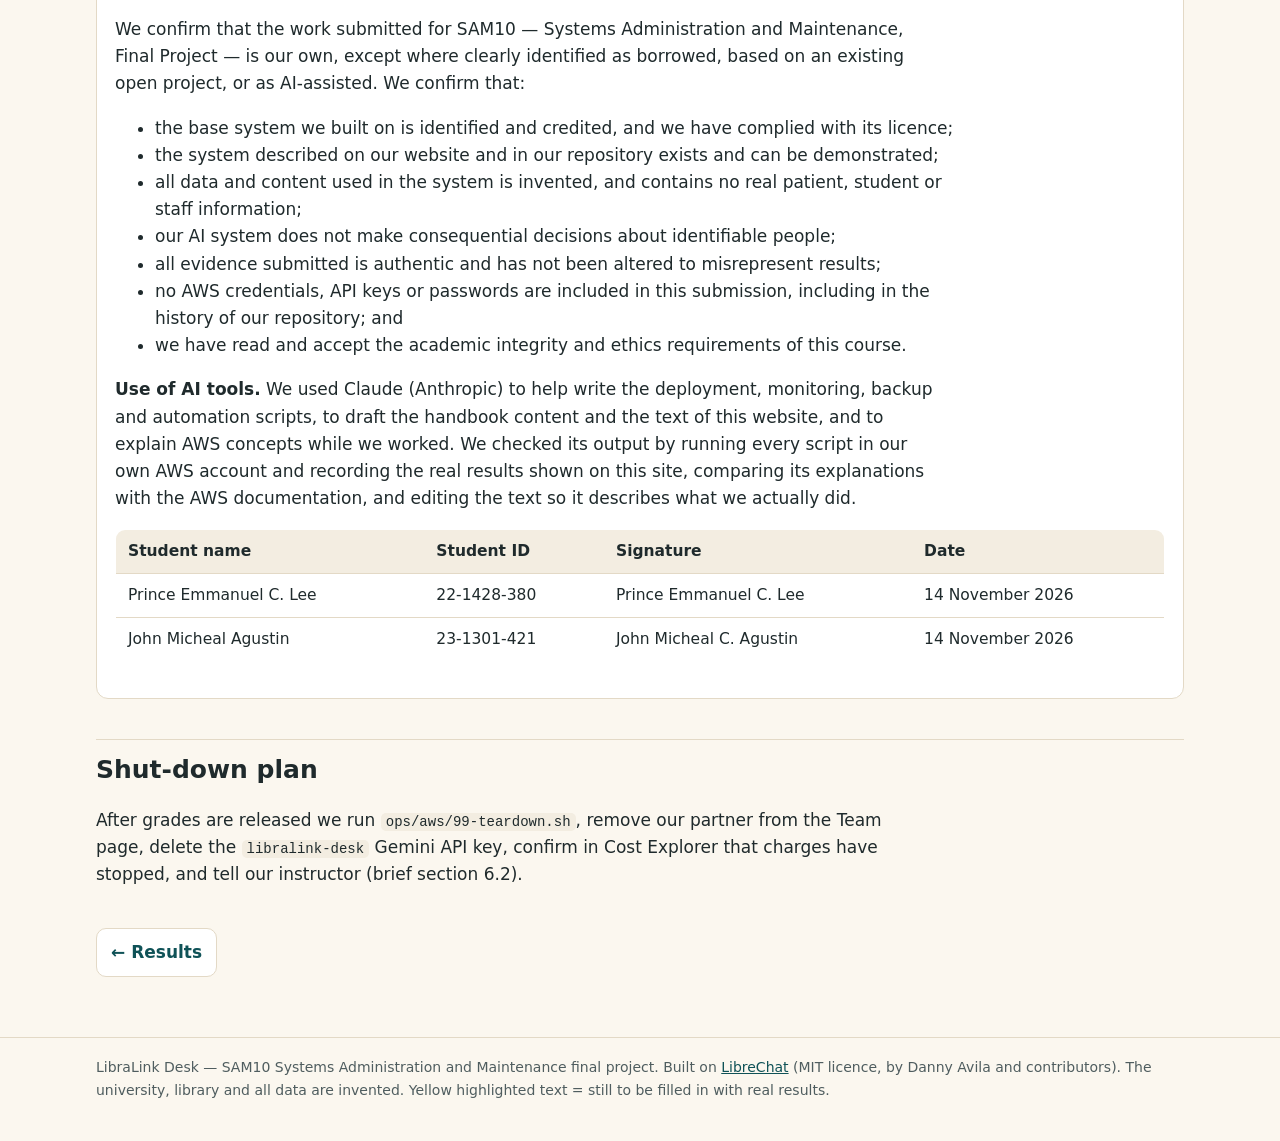
==== commit 952c6dbd: "Declaration, contribution log, evidence names" ====
--- a/docs/about.html
+++ b/docs/about.html
@@ -49,8 +49,8 @@
     <p><b>Use of AI tools.</b> We used Claude (Anthropic) to help write the deployment, monitoring, backup and automation scripts, to draft the handbook content and the text of this website, and to explain AWS concepts while we worked. We checked its output by running every script in our own AWS account and recording the real results shown on this site, comparing its explanations with the AWS documentation, and editing the text so it describes what we actually did.</p>
     <div class="table-wrap"><table>
       <tr><th>Student name</th><th>Student ID</th><th>Signature</th><th>Date</th></tr>
-      <tr><td>Prince Emmanuel C. Lee</td><td><span class="fill">FILL</span></td><td><span class="fill">FILL (typed name or signature image)</span></td><td><span class="fill">FILL</span></td></tr>
-      <tr><td>John Micheal Agustin</td><td><span class="fill">FILL</span></td><td><span class="fill">FILL</span></td><td><span class="fill">FILL</span></td></tr>
+      <tr><td>Prince Emmanuel C. Lee</td><td>22-1428-380</td><td>Prince Emmanuel C. Lee</td><td>14 November 2026</td></tr>
+      <tr><td>John Micheal Agustin</td><td>23-1301-421</td><td>John Micheal C. Agustin</td><td>14 November 2026</td></tr>
     </table></div>
   </div>
 
